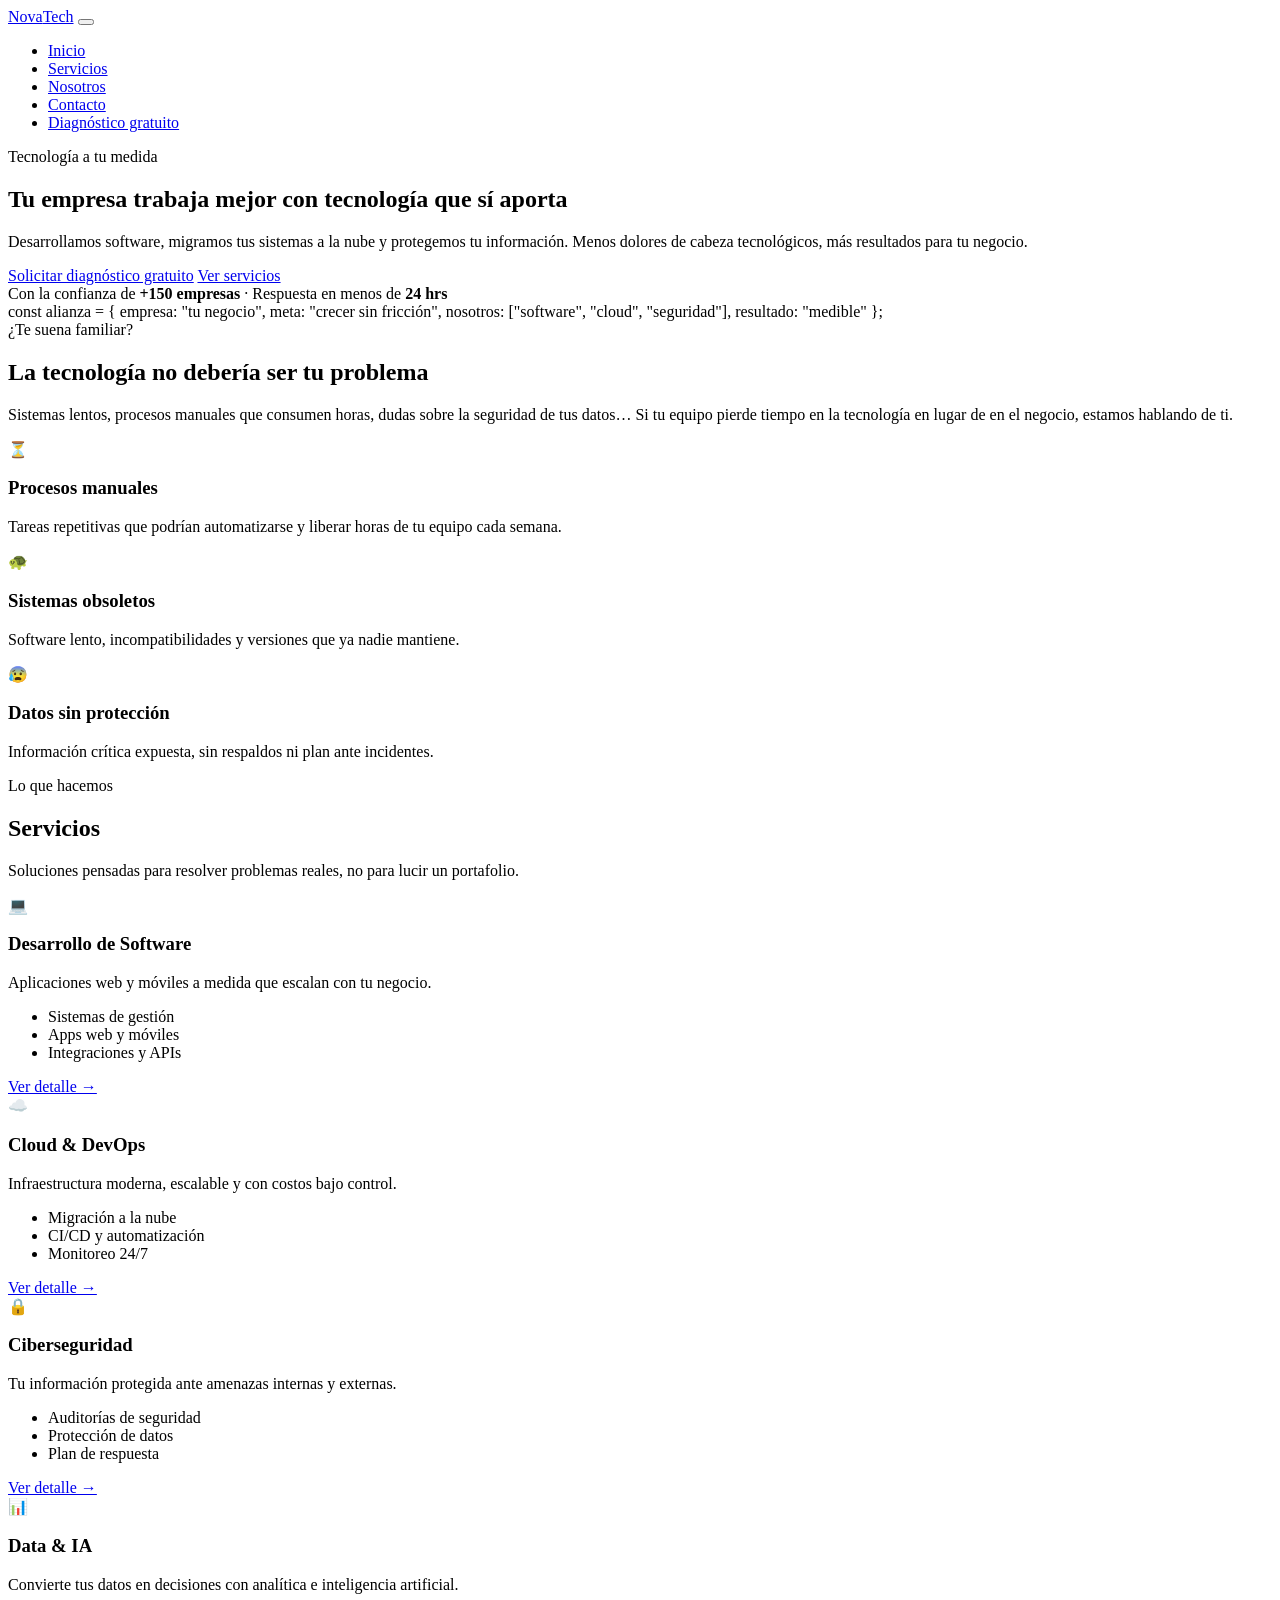
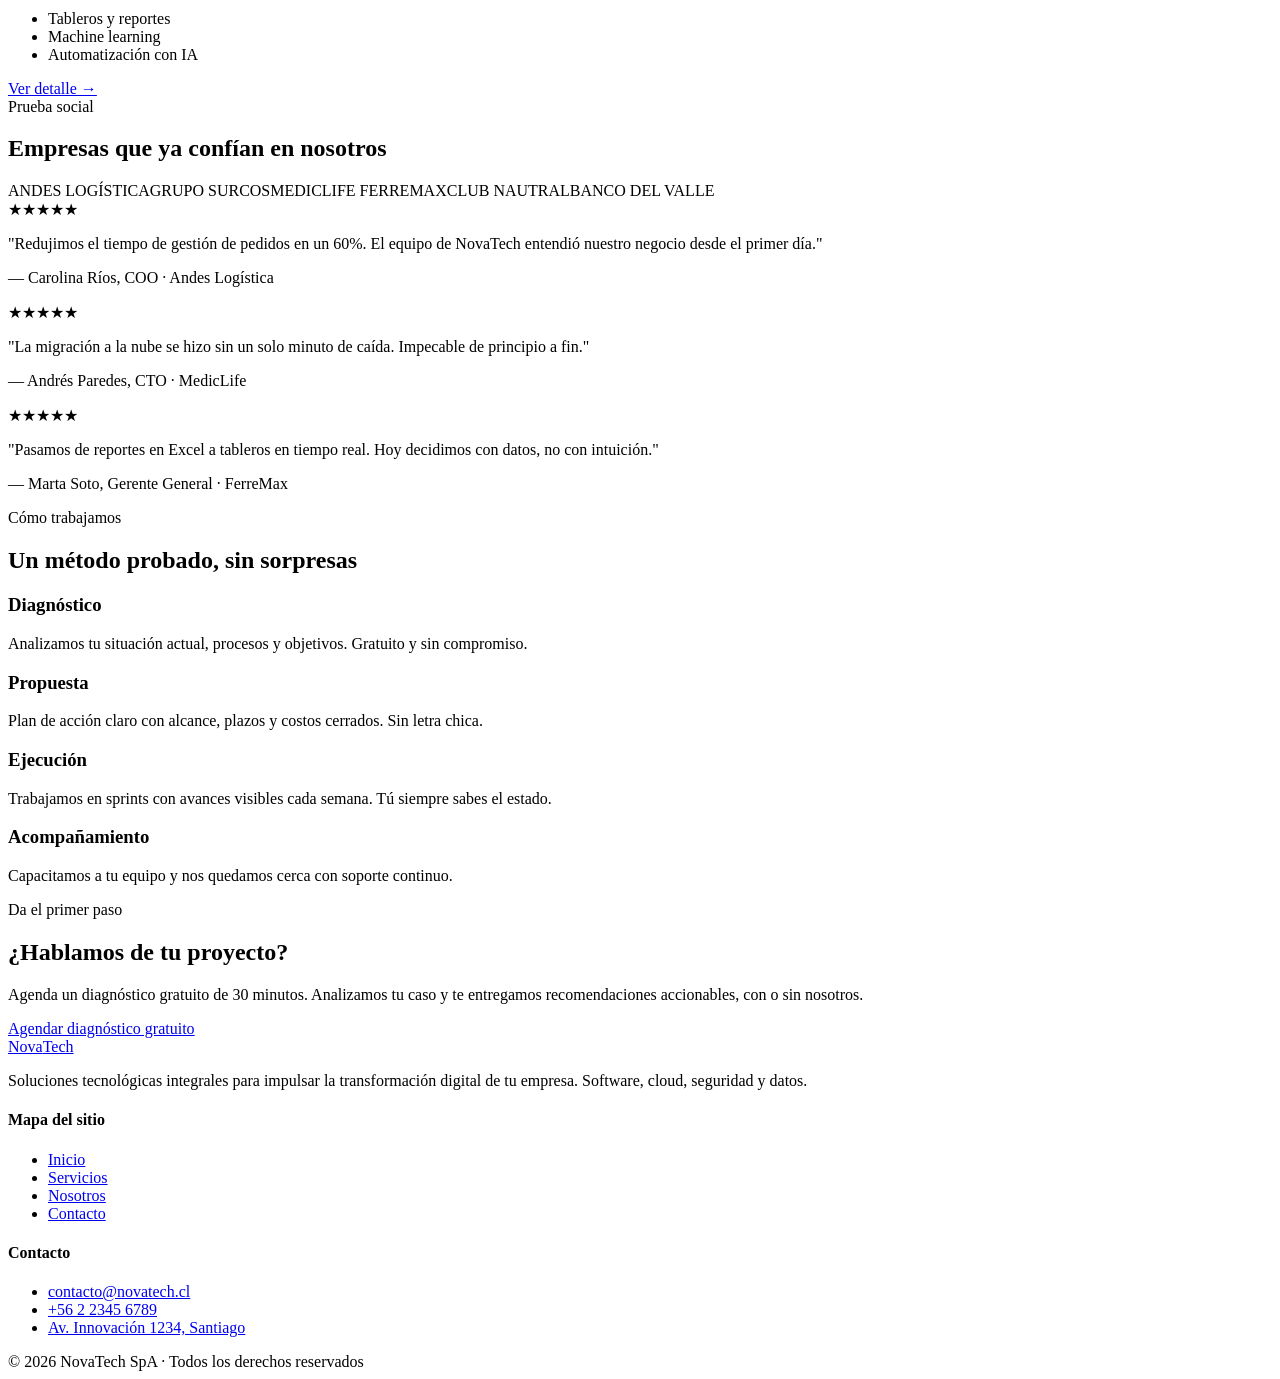
==== index.html @ 7a292d80 "Add files via upload" ====
<!DOCTYPE html>
<html lang="es">
<head>
<meta charset="UTF-8">
<meta name="viewport" content="width=device-width, initial-scale=1.0">
<title>NovaTech — Servicios Tecnológicos para tu Empresa</title>
<meta name="description" content="Software a medida, cloud, ciberseguridad y datos. Transformamos tu negocio con tecnología.">
<link rel="stylesheet" href="css/style.css">
</head>
<body>
<header>
  <nav class="nav">
    <a class="logo" href="index.html">Nova<span>Tech</span></a>
    <button class="burger" id="burger" aria-label="Menú"><span></span><span></span><span></span></button>
    <ul class="menu" id="menu">
      <li><a href="index.html" class="activo">Inicio</a></li><li><a href="servicios.html" class="">Servicios</a></li><li><a href="nosotros.html" class="">Nosotros</a></li><li><a href="contacto.html" class="">Contacto</a></li>
      <li><a href="contacto.html" class="cta-nav">Diagnóstico gratuito</a></li>
    </ul>
  </nav>
</header>

<!-- HERO -->
<section class="hero" id="inicio">
  <div class="hero-inner">
    <div>
      <span class="badge">Tecnología a tu medida</span>
      <h1>Tu empresa trabaja mejor con <span class="grad-text">tecnología que sí aporta</span></h1>
      <p>Desarrollamos software, migramos tus sistemas a la nube y protegemos tu información. Menos dolores de cabeza tecnológicos, más resultados para tu negocio.</p>
      <div class="btns">
        <a href="contacto.html" class="btn btn-primary">Solicitar diagnóstico gratuito</a>
        <a href="servicios.html" class="btn btn-ghost">Ver servicios</a>
      </div>
      <div class="trust-strip">Con la confianza de <b>+150 empresas</b> · Respuesta en menos de <b>24 hrs</b></div>
    </div>
    <div class="hero-card">
      <div class="bar"><i></i><i></i><i></i></div>
      <div class="code"><span class="k">const</span> alianza = {
  empresa: <span class="s">"tu negocio"</span>,
  meta: <span class="s">"crecer sin fricción"</span>,
  nosotros: [<span class="s">"software"</span>,
             <span class="s">"cloud"</span>,
             <span class="s">"seguridad"</span>],
  resultado: <span class="s">"medible"</span>
};</div>
    </div>
  </div>
</section>

<!-- PROBLEMA / CONTEXTO -->
<section class="alt">
  <div class="wrap reveal">
    <span class="tag">¿Te suena familiar?</span>
    <h2>La tecnología no debería ser tu problema</h2>
    <p class="sub">Sistemas lentos, procesos manuales que consumen horas, dudas sobre la seguridad de tus datos… Si tu equipo pierde tiempo en la tecnología en lugar de en el negocio, estamos hablando de ti.</p>
    <div class="grid">
      <div class="card"><div class="icon">⏳</div><h3>Procesos manuales</h3><p>Tareas repetitivas que podrían automatizarse y liberar horas de tu equipo cada semana.</p></div>
      <div class="card"><div class="icon">🐢</div><h3>Sistemas obsoletos</h3><p>Software lento, incompatibilidades y versiones que ya nadie mantiene.</p></div>
      <div class="card"><div class="icon">😰</div><h3>Datos sin protección</h3><p>Información crítica expuesta, sin respaldos ni plan ante incidentes.</p></div>
    </div>
  </div>
</section>

<!-- SERVICIOS (resumen) -->
<section>
  <div class="wrap reveal">
    <span class="tag">Lo que hacemos</span>
    <h2>Servicios</h2>
    <p class="sub">Soluciones pensadas para resolver problemas reales, no para lucir un portafolio.</p>
    <div class="grid">
      <div class="card">
        <div class="icon">💻</div><h3>Desarrollo de Software</h3>
        <p>Aplicaciones web y móviles a medida que escalan con tu negocio.</p>
        <ul><li>Sistemas de gestión</li><li>Apps web y móviles</li><li>Integraciones y APIs</li></ul>
        <a class="learn" href="servicios.html#software">Ver detalle →</a>
      </div>
      <div class="card">
        <div class="icon">☁️</div><h3>Cloud &amp; DevOps</h3>
        <p>Infraestructura moderna, escalable y con costos bajo control.</p>
        <ul><li>Migración a la nube</li><li>CI/CD y automatización</li><li>Monitoreo 24/7</li></ul>
        <a class="learn" href="servicios.html#cloud">Ver detalle →</a>
      </div>
      <div class="card">
        <div class="icon">🔒</div><h3>Ciberseguridad</h3>
        <p>Tu información protegida ante amenazas internas y externas.</p>
        <ul><li>Auditorías de seguridad</li><li>Protección de datos</li><li>Plan de respuesta</li></ul>
        <a class="learn" href="servicios.html#seguridad">Ver detalle →</a>
      </div>
      <div class="card">
        <div class="icon">📊</div><h3>Data &amp; IA</h3>
        <p>Convierte tus datos en decisiones con analítica e inteligencia artificial.</p>
        <ul><li>Tableros y reportes</li><li>Machine learning</li><li>Automatización con IA</li></ul>
        <a class="learn" href="servicios.html#data">Ver detalle →</a>
      </div>
    </div>
  </div>
</section>

<!-- PRUEBA SOCIAL -->
<section class="alt">
  <div class="wrap reveal">
    <span class="tag">Prueba social</span>
    <h2>Empresas que ya confían en nosotros</h2>
    <div class="logos">
      <span>ANDES LOGÍSTICA</span><span>GRUPO SURCOS</span><span>MEDICLIFE</span>
      <span>FERREMAX</span><span>CLUB NAUTRAL</span><span>BANCO DEL VALLE</span>
    </div>
    <div class="grid">
      <div class="card">
        <div class="stars">★★★★★</div>
        <p class="quote">"Redujimos el tiempo de gestión de pedidos en un 60%. El equipo de NovaTech entendió nuestro negocio desde el primer día."</p>
        <p class="quote-author">— Carolina Ríos, COO · Andes Logística</p>
      </div>
      <div class="card">
        <div class="stars">★★★★★</div>
        <p class="quote">"La migración a la nube se hizo sin un solo minuto de caída. Impecable de principio a fin."</p>
        <p class="quote-author">— Andrés Paredes, CTO · MedicLife</p>
      </div>
      <div class="card">
        <div class="stars">★★★★★</div>
        <p class="quote">"Pasamos de reportes en Excel a tableros en tiempo real. Hoy decidimos con datos, no con intuición."</p>
        <p class="quote-author">— Marta Soto, Gerente General · FerreMax</p>
      </div>
    </div>
  </div>
</section>

<!-- PROCESO -->
<section>
  <div class="wrap reveal">
    <span class="tag">Cómo trabajamos</span>
    <h2>Un método probado, sin sorpresas</h2>
    <div class="steps">
      <div class="step"><h3>Diagnóstico</h3><p>Analizamos tu situación actual, procesos y objetivos. Gratuito y sin compromiso.</p></div>
      <div class="step"><h3>Propuesta</h3><p>Plan de acción claro con alcance, plazos y costos cerrados. Sin letra chica.</p></div>
      <div class="step"><h3>Ejecución</h3><p>Trabajamos en sprints con avances visibles cada semana. Tú siempre sabes el estado.</p></div>
      <div class="step"><h3>Acompañamiento</h3><p>Capacitamos a tu equipo y nos quedamos cerca con soporte continuo.</p></div>
    </div>
  </div>
</section>

<!-- CTA FINAL -->
<section class="cta-final alt">
  <div class="wrap reveal">
    <span class="tag">Da el primer paso</span>
    <h2>¿Hablamos de tu proyecto?</h2>
    <p>Agenda un diagnóstico gratuito de 30 minutos. Analizamos tu caso y te entregamos recomendaciones accionables, con o sin nosotros.</p>
    <a href="contacto.html" class="btn btn-primary">Agendar diagnóstico gratuito</a>
  </div>
</section>
<footer>
  <div class="foot">
    <div>
      <a class="logo" href="index.html">Nova<span>Tech</span></a>
      <p>Soluciones tecnológicas integrales para impulsar la transformación digital de tu empresa. Software, cloud, seguridad y datos.</p>
    </div>
    <div>
      <h4>Mapa del sitio</h4>
      <ul>
        <li><a href="index.html">Inicio</a></li>
        <li><a href="servicios.html">Servicios</a></li>
        <li><a href="nosotros.html">Nosotros</a></li>
        <li><a href="contacto.html">Contacto</a></li>
      </ul>
    </div>
    <div>
      <h4>Contacto</h4>
      <ul>
        <li><a href="mailto:contacto@novatech.cl">contacto@novatech.cl</a></li>
        <li><a href="tel:+56223456789">+56 2 2345 6789</a></li>
        <li><a href="contacto.html">Av. Innovación 1234, Santiago</a></li>
      </ul>
    </div>
  </div>
  <div class="copy">© 2026 NovaTech SpA · Todos los derechos reservados</div>
</footer>
<script src="js/main.js"></script>
</body>
</html>
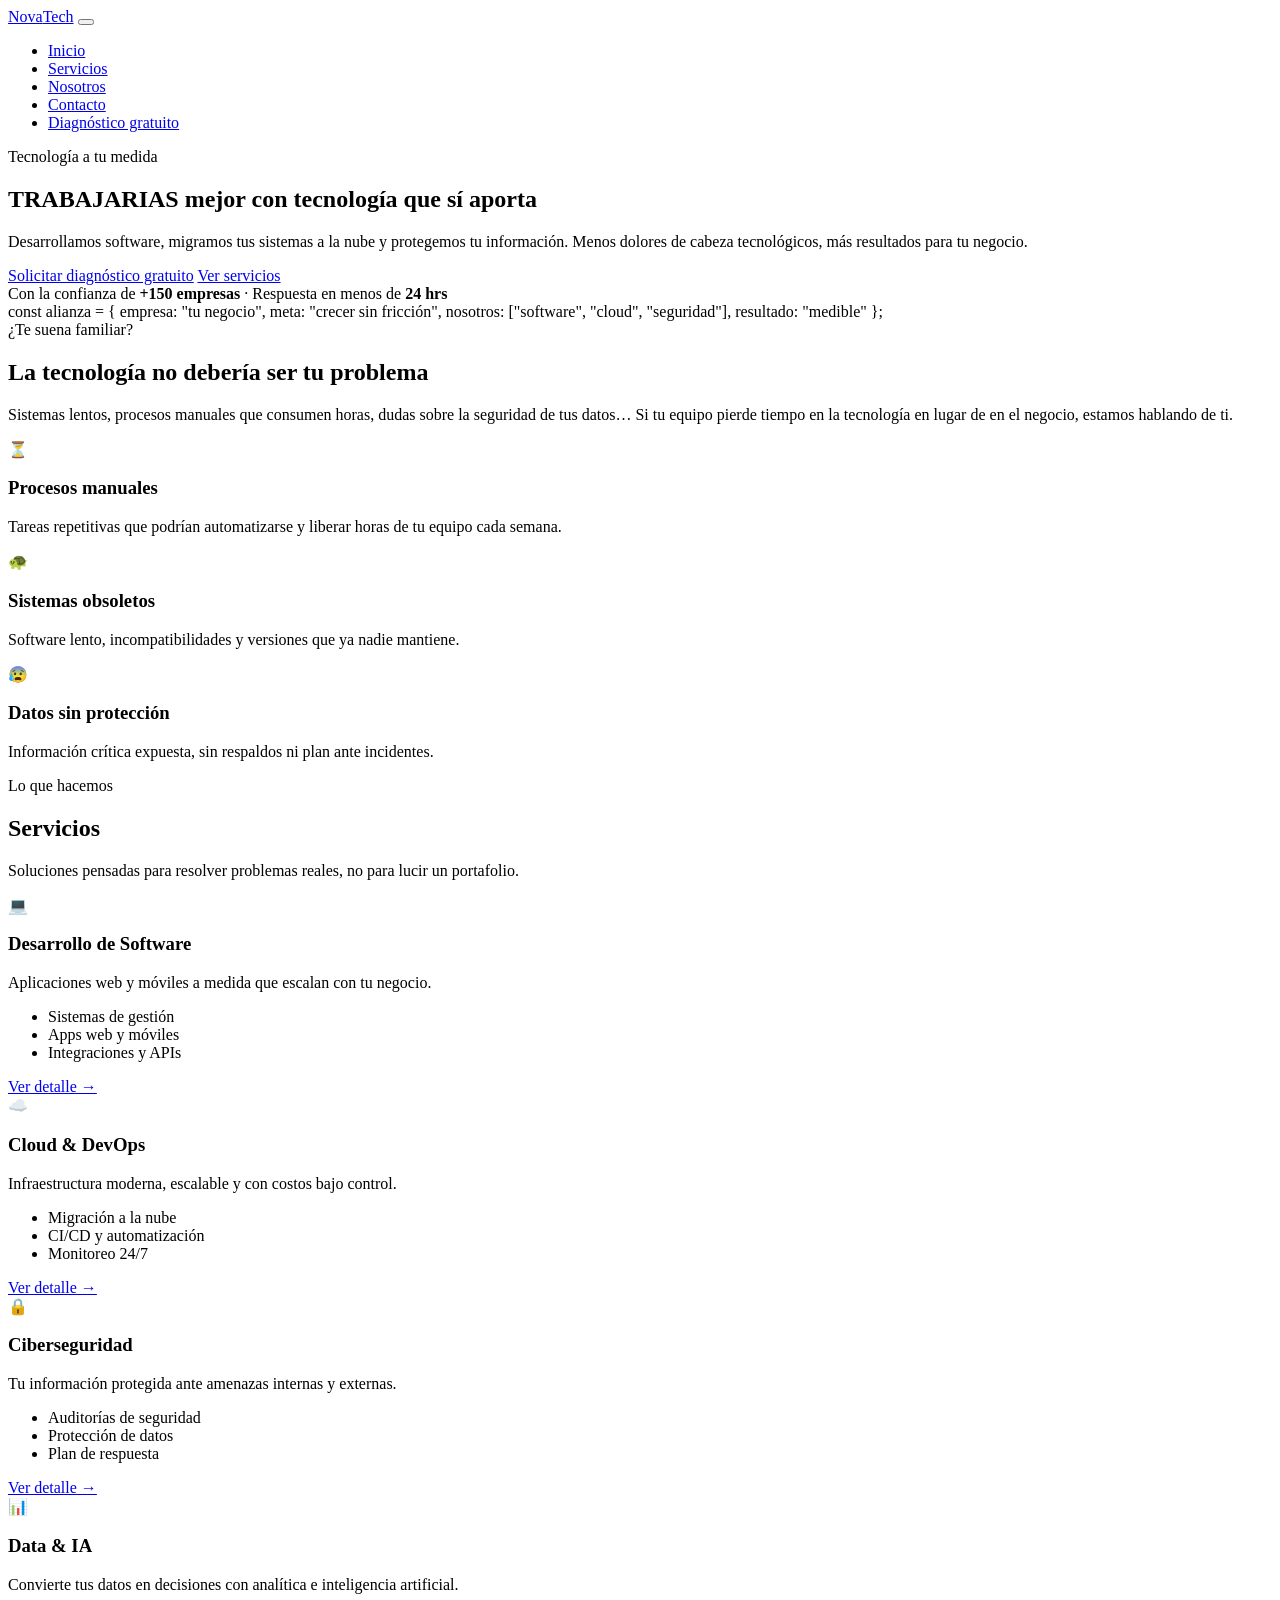
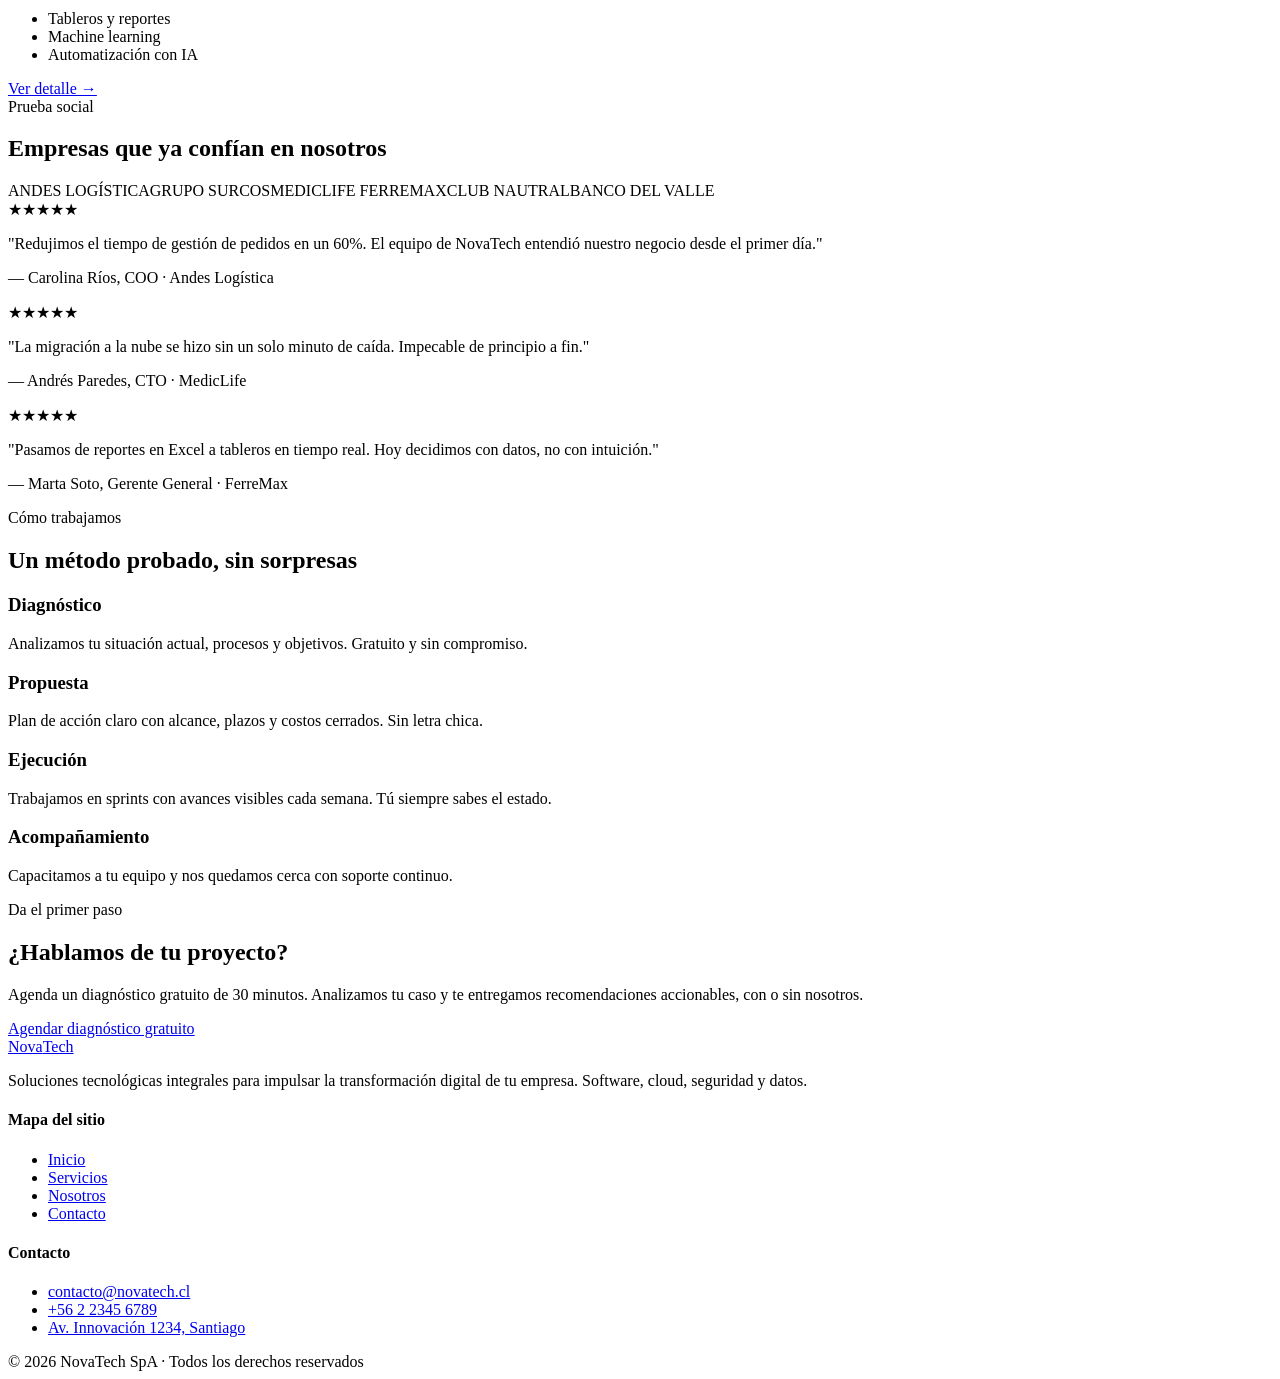
==== commit 965650f6: "Update heading text in index.html" ====
--- a/index.html
+++ b/index.html
@@ -24,7 +24,7 @@
   <div class="hero-inner">
     <div>
       <span class="badge">Tecnología a tu medida</span>
-      <h1>Tu empresa trabaja mejor con <span class="grad-text">tecnología que sí aporta</span></h1>
+      <h1>TRABAJARIAS mejor con <span class="grad-text">tecnología que sí aporta</span></h1>
       <p>Desarrollamos software, migramos tus sistemas a la nube y protegemos tu información. Menos dolores de cabeza tecnológicos, más resultados para tu negocio.</p>
       <div class="btns">
         <a href="contacto.html" class="btn btn-primary">Solicitar diagnóstico gratuito</a>
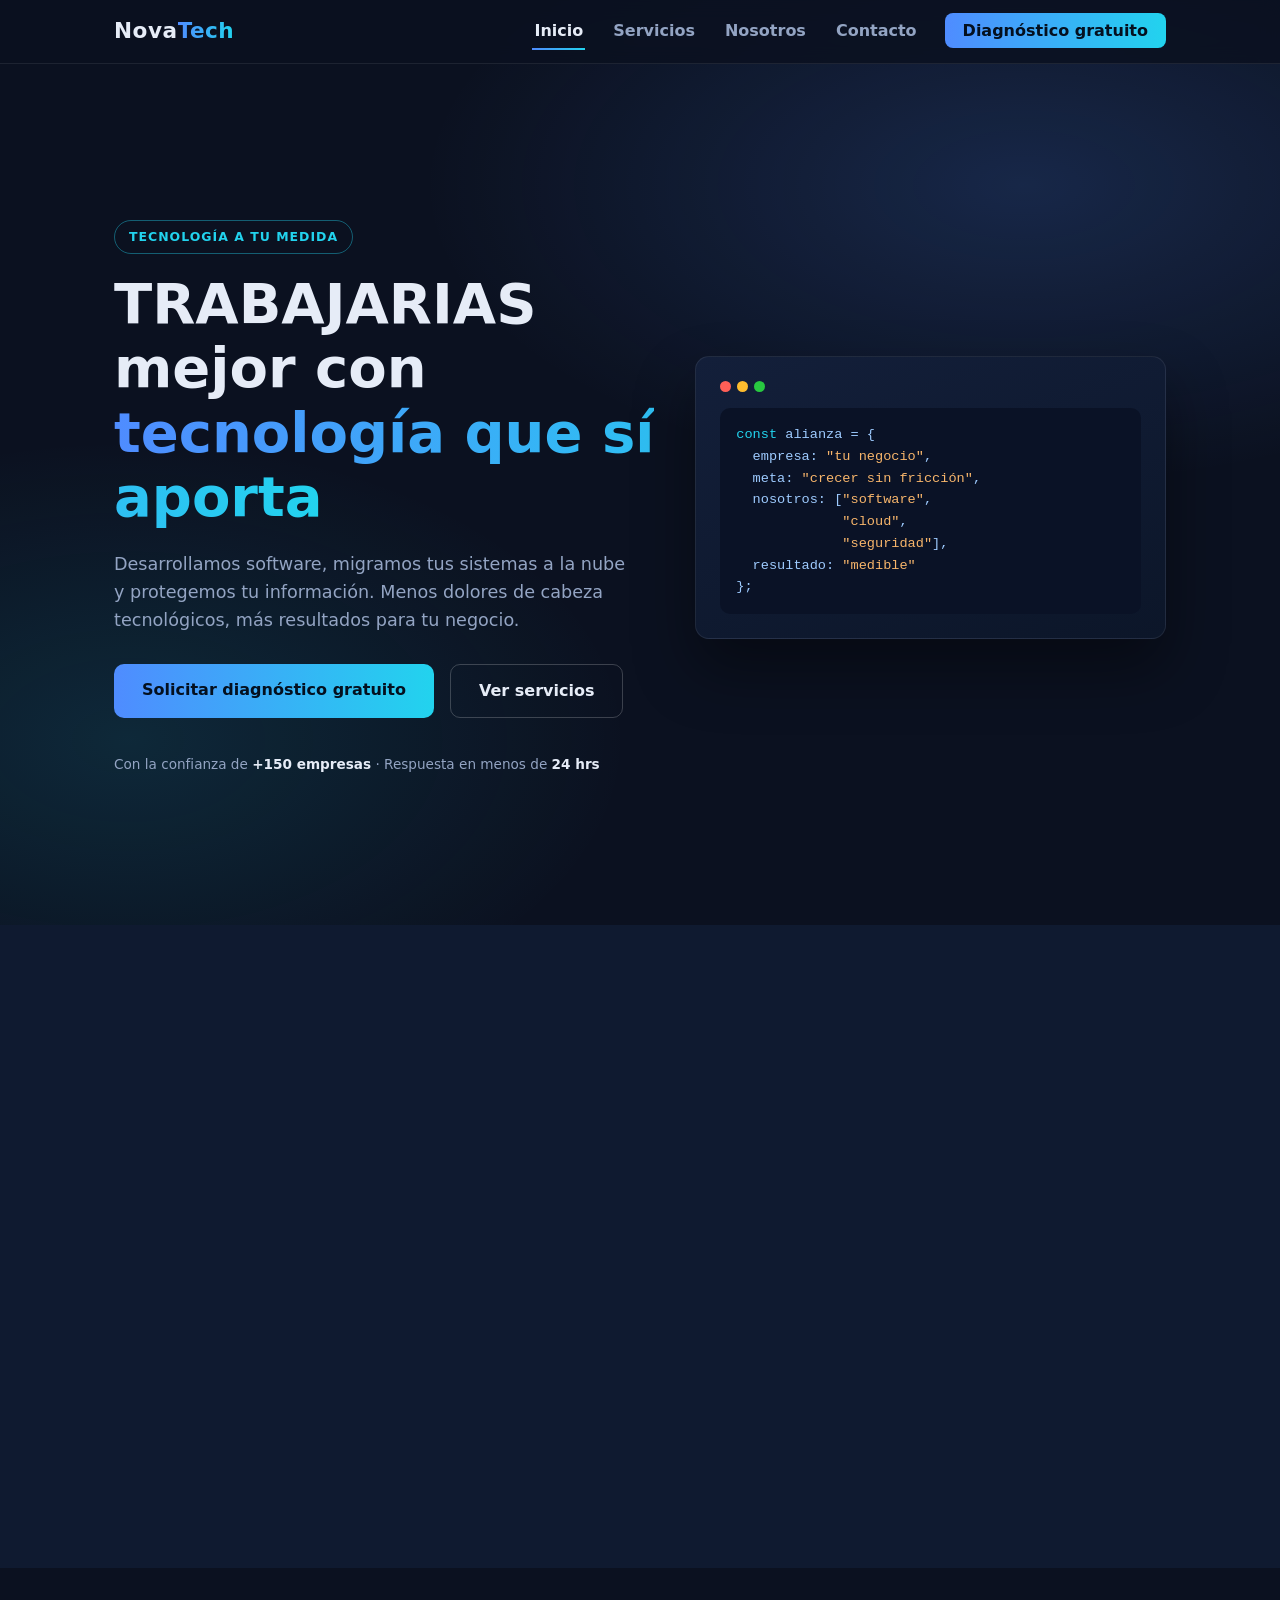
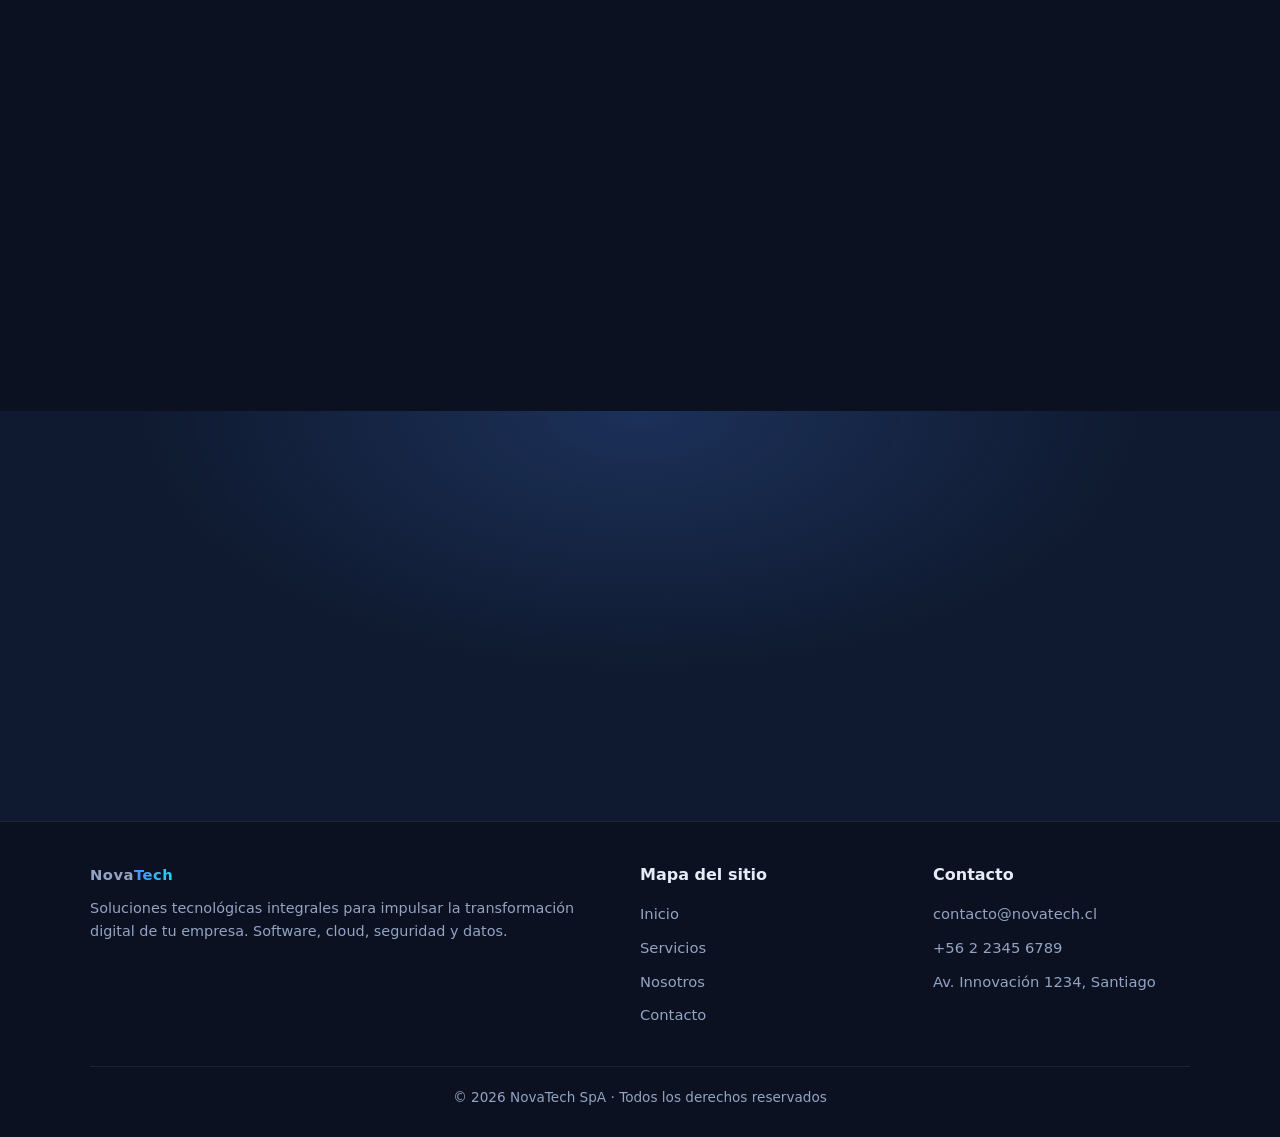
==== commit 288a2ca8: "Fix stylesheet link path in index.html" ====
--- a/index.html
+++ b/index.html
@@ -5,7 +5,7 @@
 <meta name="viewport" content="width=device-width, initial-scale=1.0">
 <title>NovaTech — Servicios Tecnológicos para tu Empresa</title>
 <meta name="description" content="Software a medida, cloud, ciberseguridad y datos. Transformamos tu negocio con tecnología.">
-<link rel="stylesheet" href="css/style.css">
+<link rel="stylesheet" href="style.css">
 </head>
 <body>
 <header>
--- a/style.css
+++ b/style.css
@@ -0,0 +1,155 @@
+/* ===== NovaTech — Sistema de diseño ===== */
+:root{
+  --bg:#0b1120; --bg2:#0f1a30; --card:#131f3a; --line:rgba(255,255,255,.08);
+  --accent:#4f8cff; --accent2:#22d3ee; --text:#e6ecf7; --muted:#93a4c3;
+  --radius:14px; --max:1100px; --grad:linear-gradient(90deg,var(--accent),var(--accent2));
+}
+*{margin:0;padding:0;box-sizing:border-box}
+html{scroll-behavior:smooth}
+body{font-family:"Segoe UI",system-ui,Arial,sans-serif;background:var(--bg);color:var(--text);line-height:1.6}
+a{text-decoration:none;color:inherit}
+img{max-width:100%}
+.wrap{max-width:var(--max);margin:0 auto}
+.tag{color:var(--accent2);font-weight:700;text-transform:uppercase;letter-spacing:2px;font-size:.78rem}
+h2{font-size:clamp(1.8rem,4vw,2.6rem);margin:10px 0 14px;line-height:1.2}
+h3{font-size:1.15rem;margin-bottom:8px}
+.sub{color:var(--muted);max-width:640px}
+section{padding:90px 24px}
+
+/* Botones */
+.btn{display:inline-block;padding:13px 28px;border-radius:10px;font-weight:700;transition:.25s;border:none;cursor:pointer;font-size:1rem}
+.btn-primary{background:var(--grad);color:#04101f}
+.btn-primary:hover{transform:translateY(-2px);box-shadow:0 10px 30px rgba(79,140,255,.35)}
+.btn-ghost{background:transparent;color:var(--text);border:1px solid rgba(255,255,255,.2)}
+.btn-ghost:hover{border-color:var(--accent2);color:var(--accent2)}
+.btns{display:flex;gap:16px;flex-wrap:wrap}
+
+/* Header */
+header{position:fixed;top:0;width:100%;z-index:100;background:rgba(11,17,32,.85);backdrop-filter:blur(10px);border-bottom:1px solid var(--line)}
+.nav{max-width:var(--max);margin:0 auto;display:flex;align-items:center;justify-content:space-between;padding:14px 24px}
+.logo{font-size:1.35rem;font-weight:800;letter-spacing:.5px}
+.logo span{background:var(--grad);-webkit-background-clip:text;background-clip:text;color:transparent}
+.menu{display:flex;gap:26px;list-style:none}
+.menu a{color:var(--muted);font-weight:600;transition:.25s;position:relative;padding:6px 2px}
+.menu a:hover,.menu a.activo{color:var(--text)}
+.menu a::after{content:"";position:absolute;left:0;bottom:-4px;width:0;height:2px;background:var(--grad);transition:.25s}
+.menu a:hover::after,.menu a.activo::after{width:100%}
+.burger{display:none;flex-direction:column;gap:5px;background:none;border:none;cursor:pointer}
+.burger span{width:26px;height:3px;background:var(--text);border-radius:2px}
+.cta-nav{background:var(--grad);color:#04101f !important;padding:8px 18px !important;border-radius:8px}
+.cta-nav::after{display:none}
+
+/* Hero */
+.hero{min-height:92vh;display:flex;align-items:center;background:
+  radial-gradient(600px 300px at 80% 20%,rgba(79,140,255,.18),transparent),
+  radial-gradient(500px 300px at 10% 80%,rgba(34,211,238,.12),transparent),var(--bg)}
+.hero-inner{max-width:var(--max);margin:0 auto;padding:130px 24px 60px;display:grid;grid-template-columns:1.15fr 1fr;gap:40px;align-items:center}
+.badge{display:inline-block;padding:6px 14px;border:1px solid rgba(34,211,238,.4);border-radius:999px;color:var(--accent2);font-size:.78rem;font-weight:700;letter-spacing:1px;text-transform:uppercase;margin-bottom:18px}
+h1{font-size:clamp(2.2rem,5vw,3.5rem);line-height:1.15;margin-bottom:20px}
+.grad-text{background:var(--grad);-webkit-background-clip:text;background-clip:text;color:transparent}
+.hero p{color:var(--muted);font-size:1.1rem;max-width:520px;margin-bottom:30px}
+.hero-card{background:linear-gradient(160deg,var(--card),#0c1629);border:1px solid var(--line);border-radius:var(--radius);padding:24px;box-shadow:0 30px 60px rgba(0,0,0,.4)}
+.hero-card .bar{display:flex;gap:6px;margin-bottom:16px}
+.hero-card .bar i{width:11px;height:11px;border-radius:50%;background:#24385f;display:block}
+.hero-card .bar i:first-child{background:#ff5f57}.hero-card .bar i:nth-child(2){background:#febc2e}.hero-card .bar i:nth-child(3){background:#28c840}
+.code{background:#0a1226;border-radius:10px;padding:16px;font-family:Consolas,monospace;font-size:.85rem;color:#9ecbff;white-space:pre;overflow-x:auto}
+.code .k{color:var(--accent2)} .code .s{color:#f7b56b}
+.trust-strip{margin-top:36px;color:var(--muted);font-size:.85rem}
+.trust-strip b{color:var(--text)}
+
+/* Secciones alternadas */
+.alt{background:var(--bg2)}
+
+/* Tarjetas y grillas */
+.grid{display:grid;grid-template-columns:repeat(auto-fit,minmax(250px,1fr));gap:24px;margin-top:44px}
+.card{background:var(--card);border:1px solid var(--line);border-radius:var(--radius);padding:30px;transition:.3s}
+.card:hover{transform:translateY(-6px);border-color:rgba(79,140,255,.5);box-shadow:0 20px 40px rgba(0,0,0,.35)}
+.icon{width:52px;height:52px;border-radius:12px;display:flex;align-items:center;justify-content:center;font-size:1.5rem;margin-bottom:18px;background:linear-gradient(135deg,rgba(79,140,255,.25),rgba(34,211,238,.25));border:1px solid rgba(79,140,255,.35)}
+.card p{color:var(--muted);font-size:.95rem}
+.card ul{color:var(--muted);font-size:.9rem;margin:12px 0 0 18px}
+.card a.learn{display:inline-block;margin-top:14px;color:var(--accent2);font-weight:600;font-size:.9rem}
+.card a.learn:hover{text-decoration:underline}
+
+/* Logos de clientes */
+.logos{display:flex;flex-wrap:wrap;gap:18px;margin-top:36px}
+.logos span{padding:10px 22px;border:1px solid var(--line);border-radius:10px;color:var(--muted);font-weight:700;letter-spacing:1px;font-size:.9rem;background:rgba(255,255,255,.02)}
+
+/* Testimonios */
+.quote{font-style:italic;color:var(--text)}
+.quote-author{margin-top:16px;color:var(--accent2);font-weight:700;font-size:.9rem}
+.stars{color:#fbbf24;letter-spacing:2px;margin-bottom:12px}
+
+/* Proceso */
+.steps{counter-reset:paso;display:grid;grid-template-columns:repeat(auto-fit,minmax(220px,1fr));gap:24px;margin-top:44px}
+.step{background:var(--card);border:1px solid var(--line);border-radius:var(--radius);padding:28px;position:relative}
+.step::before{counter-increment:paso;content:"0" counter(paso);display:block;font-size:2rem;font-weight:800;background:var(--grad);-webkit-background-clip:text;background-clip:text;color:transparent;margin-bottom:12px}
+.step p{color:var(--muted);font-size:.92rem}
+
+/* FAQ */
+.faq{max-width:760px;margin:40px auto 0}
+.faq-item{border:1px solid var(--line);border-radius:12px;margin-bottom:14px;background:var(--card);overflow:hidden}
+.faq-item button{width:100%;background:none;border:none;color:var(--text);font-size:1rem;font-weight:600;text-align:left;padding:18px 22px;cursor:pointer;display:flex;justify-content:space-between;gap:14px}
+.faq-item button::after{content:"+";color:var(--accent2);font-size:1.3rem;font-weight:800}
+.faq-item.abierto button::after{content:"−"}
+.faq-item .respuesta{max-height:0;overflow:hidden;transition:max-height .35s ease;color:var(--muted);padding:0 22px}
+.faq-item.abierto .respuesta{max-height:300px;padding-bottom:18px}
+
+/* Nosotros */
+.about{display:grid;grid-template-columns:1fr 1fr;gap:50px;align-items:center;margin-top:40px}
+.about p{color:var(--muted);margin-bottom:14px}
+.stats{display:grid;grid-template-columns:repeat(2,1fr);gap:20px}
+.stat{background:var(--card);border-radius:var(--radius);padding:26px;text-align:center;border:1px solid var(--line)}
+.stat b{display:block;font-size:2rem;background:var(--grad);-webkit-background-clip:text;background-clip:text;color:transparent}
+.stat span{color:var(--muted);font-size:.9rem}
+.values{list-style:none;margin-top:30px}
+.values li{display:flex;gap:14px;margin-bottom:18px;align-items:flex-start}
+.values li p{margin:0}
+.team{display:grid;grid-template-columns:repeat(auto-fit,minmax(200px,1fr));gap:24px;margin-top:44px}
+.member{background:var(--card);border:1px solid var(--line);border-radius:var(--radius);padding:28px;text-align:center;transition:.3s}
+.member:hover{transform:translateY(-5px);border-color:rgba(79,140,255,.5)}
+.avatar{width:84px;height:84px;border-radius:50%;margin:0 auto 16px;display:flex;align-items:center;justify-content:center;font-size:2rem;background:linear-gradient(135deg,rgba(79,140,255,.3),rgba(34,211,238,.3));border:1px solid rgba(79,140,255,.4)}
+.member small{color:var(--accent2);font-weight:700;display:block;margin-top:4px}
+.member p{color:var(--muted);font-size:.85rem;margin-top:10px}
+
+/* Contacto */
+.contact{display:grid;grid-template-columns:1fr 1.25fr;gap:50px;margin-top:44px}
+.info-item{display:flex;gap:14px;align-items:flex-start;margin-bottom:22px}
+.info-item .icon{margin-bottom:0;width:44px;height:44px;font-size:1.2rem}
+.info-item b{display:block}
+.info-item small{color:var(--muted)}
+form{background:var(--card);border:1px solid var(--line);border-radius:var(--radius);padding:30px}
+.row{display:grid;grid-template-columns:1fr 1fr;gap:16px}
+label{display:block;font-size:.85rem;font-weight:600;margin:14px 0 6px;color:var(--muted)}
+input,textarea,select{width:100%;background:#0c1629;border:1px solid rgba(255,255,255,.12);border-radius:10px;padding:12px 14px;color:var(--text);font-size:.95rem;font-family:inherit}
+input:focus,textarea:focus,select:focus{outline:none;border-color:var(--accent)}
+form .btn-primary{margin-top:20px;width:100%}
+.ok{display:none;margin-top:14px;padding:12px;border-radius:10px;background:rgba(40,200,64,.15);border:1px solid rgba(40,200,64,.4);color:#7ee2a0;font-size:.9rem;text-align:center}
+
+/* CTA final */
+.cta-final{text-align:center;background:radial-gradient(500px 260px at 50% 0,rgba(79,140,255,.2),transparent),var(--bg2)}
+.cta-final p{color:var(--muted);max-width:560px;margin:14px auto 28px}
+
+/* Footer */
+footer{border-top:1px solid var(--line);padding:40px 24px 28px;background:var(--bg)}
+.foot{max-width:var(--max);margin:0 auto;display:grid;grid-template-columns:2fr 1fr 1fr;gap:36px}
+.foot h4{margin-bottom:14px;font-size:1rem}
+.foot ul{list-style:none}
+.foot li{margin-bottom:8px}
+.foot a{color:var(--muted);font-size:.92rem}
+.foot a:hover{color:var(--accent2)}
+.foot p{color:var(--muted);font-size:.9rem;margin-top:10px}
+.copy{max-width:var(--max);margin:30px auto 0;text-align:center;color:var(--muted);font-size:.85rem;border-top:1px solid var(--line);padding-top:20px}
+
+/* Animación al aparecer */
+.reveal{opacity:0;transform:translateY(24px);transition:opacity .6s ease,transform .6s ease}
+.reveal.visible{opacity:1;transform:none}
+
+/* Responsive */
+@media (max-width:820px){
+  .hero-inner,.about,.contact,.foot{grid-template-columns:1fr}
+  .burger{display:flex}
+  .menu{position:absolute;top:100%;left:0;right:0;flex-direction:column;background:var(--bg2);padding:20px 24px;gap:16px;transform:translateY(-150%);transition:.35s;border-bottom:1px solid var(--line)}
+  .menu.abierto{transform:translateY(0)}
+  .row{grid-template-columns:1fr}
+  section{padding:64px 20px}
+}
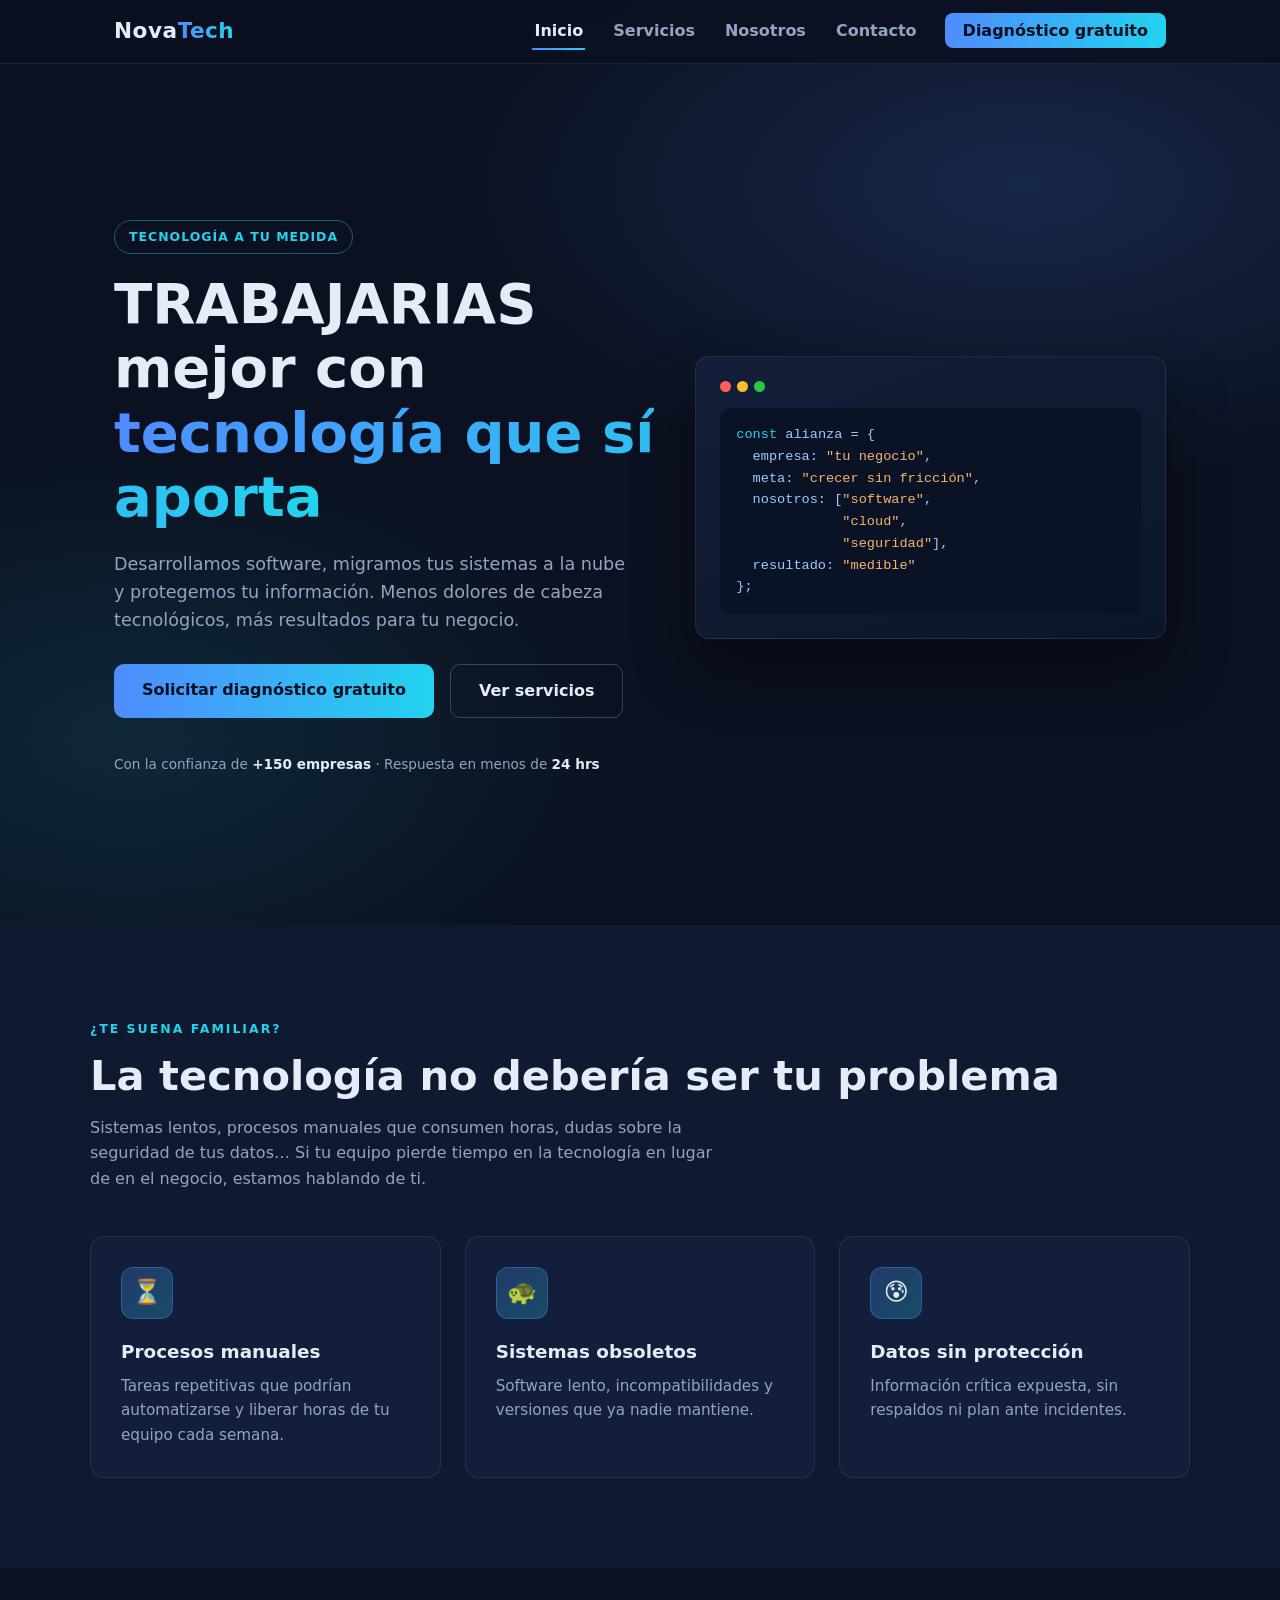
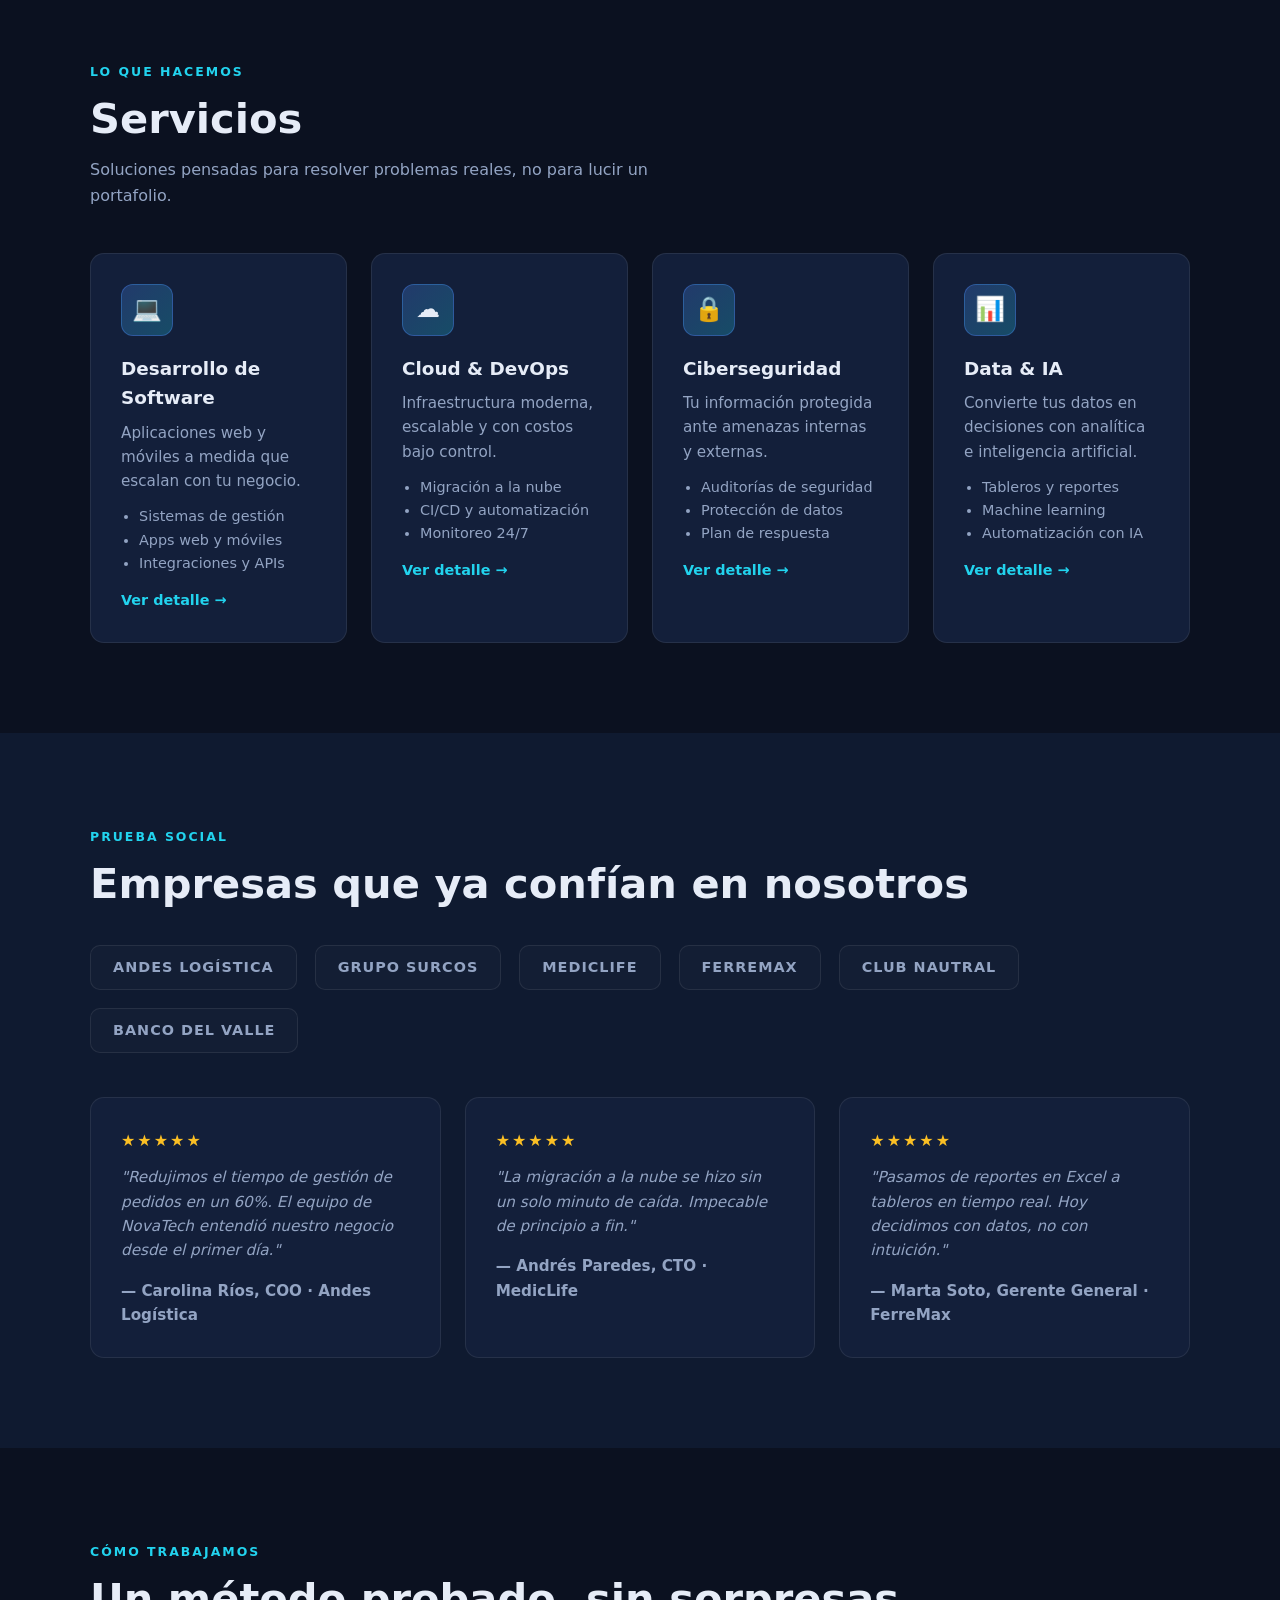
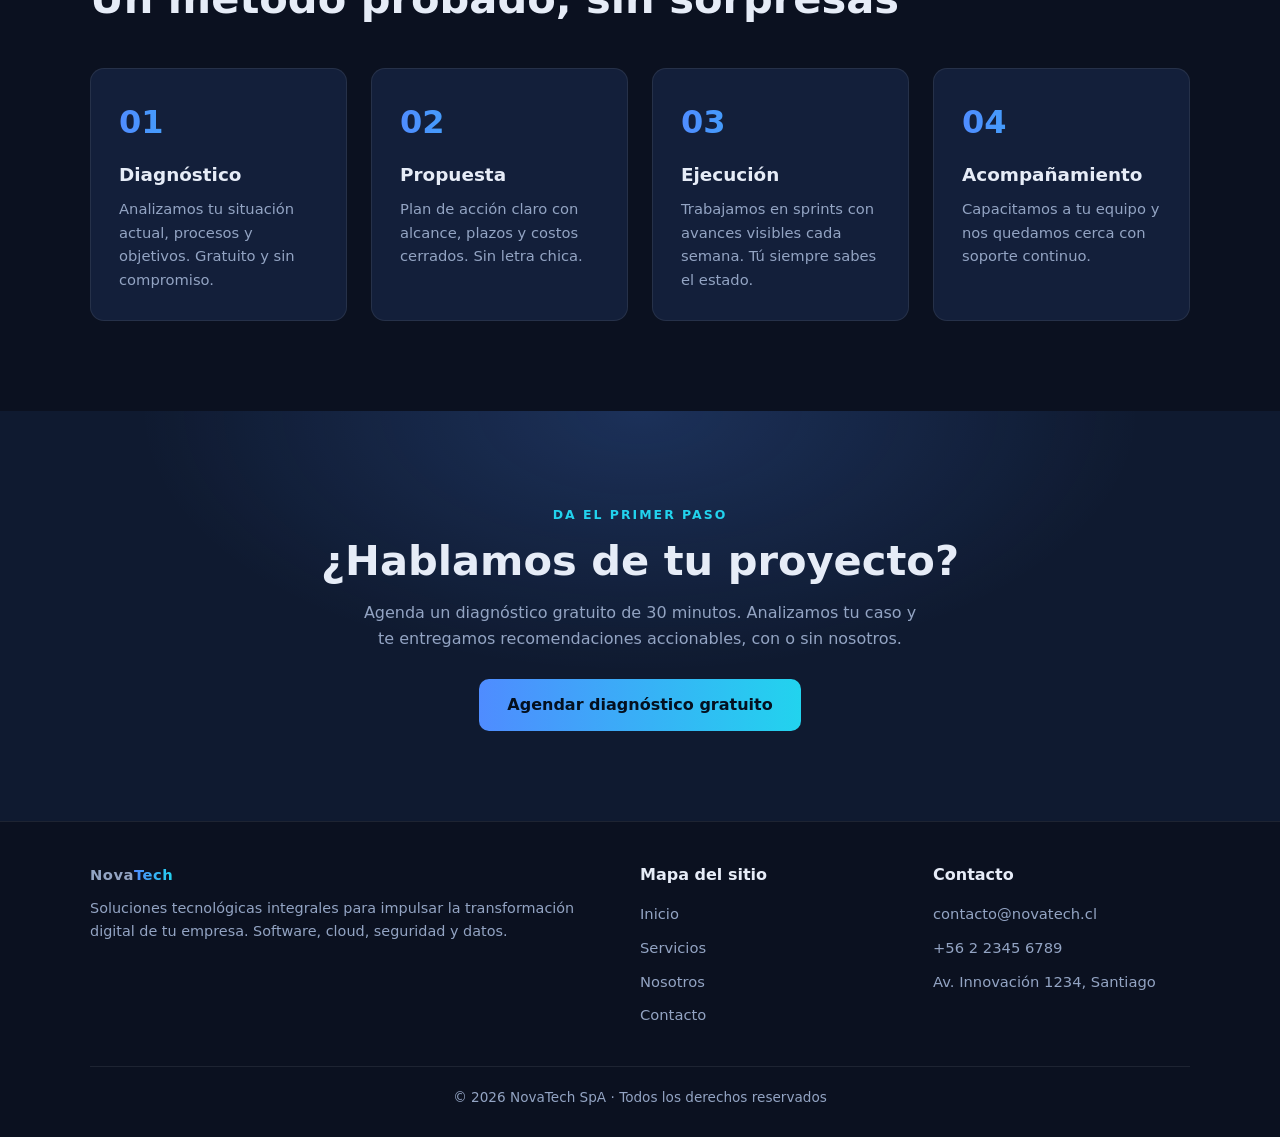
==== commit 64efa64d: "Update script source to main.js in index.html" ====
--- a/index.html
+++ b/index.html
@@ -173,6 +173,6 @@
   </div>
   <div class="copy">© 2026 NovaTech SpA · Todos los derechos reservados</div>
 </footer>
-<script src="js/main.js"></script>
+<script src="main.js"></script>
 </body>
 </html>
